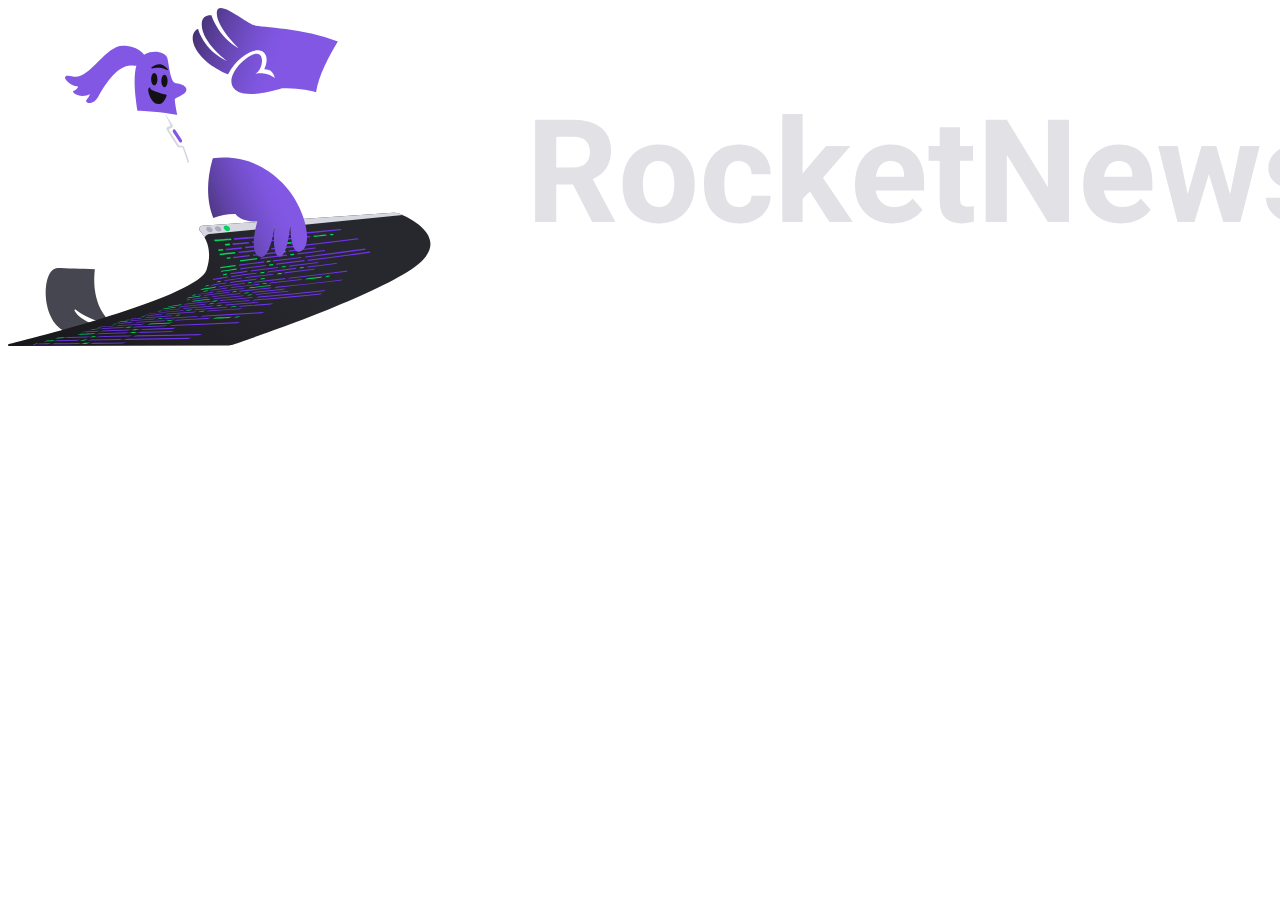
==== src/index.html @ a459abe3 "First commit" ====
<!DOCTYPE html>
<html lang="en">
  <head>
    <meta charset="UTF-8" />
    <meta http-equiv="X-UA-Compatible" content="IE=edge" />
    <meta name="viewport" content="width=device-width, initial-scale=1.0" />
    <link rel="stylesheet" href="../style/style.css" />
    <title>Document</title>
  </head>
  <body>
    <main>
      <section>
        <a href="#"><img src="/img/logo.svg" alt="Logo da página" /></a>
      </section>
      <section></section>
    </main>
  </body>
</html>
---- style/style.css ----
:root {
  --body-bg-color: #121214;
  --text-color: #e1e1e6;
  --title-color: #04d361;
  --form-color: #a8a8a8;
  --bg-button-color: #8257e5;
}
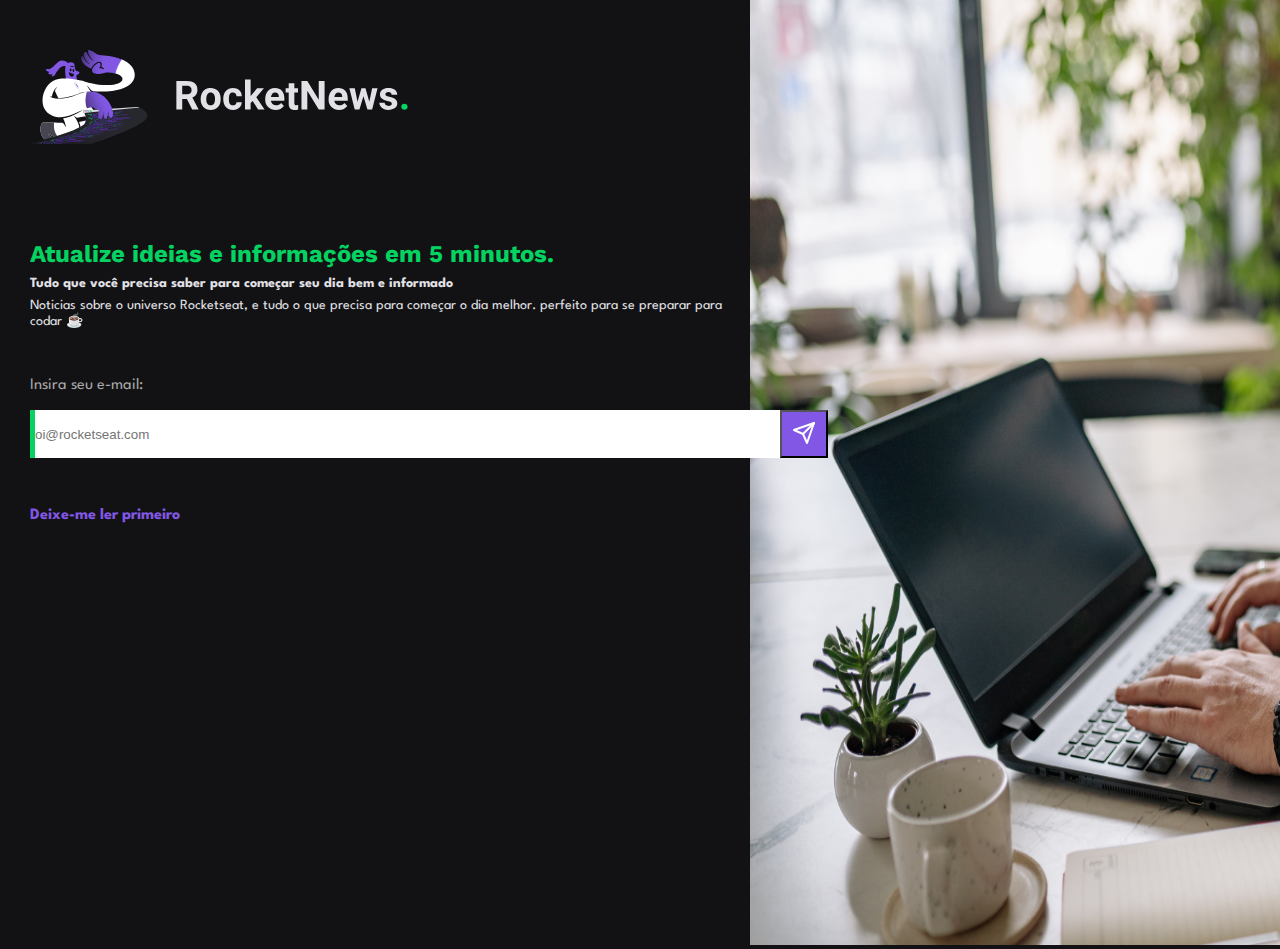
==== commit ba3da5a2: "project update" ====
--- a/src/index.html
+++ b/src/index.html
@@ -1,18 +1,55 @@
 <!DOCTYPE html>
-<html lang="en">
+<html lang="pt-br">
   <head>
     <meta charset="UTF-8" />
     <meta http-equiv="X-UA-Compatible" content="IE=edge" />
     <meta name="viewport" content="width=device-width, initial-scale=1.0" />
     <link rel="stylesheet" href="../style/style.css" />
-    <title>Document</title>
+    <link rel="preconnect" href="https://fonts.googleapis.com" />
+    <link rel="preconnect" href="https://fonts.gstatic.com" crossorigin />
+    <link
+      href="https://fonts.googleapis.com/css2?family=Spartan:wght@400;500;700&family=Work+Sans:ital,wght@0,400;0,500;0,700;1,500;1,700&display=swap"
+      rel="stylesheet"
+    />
+    <title>Newsletter</title>
   </head>
   <body>
     <main>
+      <section class="information">
+        <figure class="logo">
+          <a href="#"><img src="/img/logo.svg" alt="Logo da página" /></a>
+        </figure>
+
+        <h3>Atualize ideias e informações em 5 minutos.</h3>
+        <p>Tudo que você precisa saber para começar seu dia bem e informado</p>
+        <p>
+          Noticias sobre o universo Rocketseat, e tudo o que precisa para
+          começar o dia melhor. perfeito para se preparar para codar ☕
+        </p>
+
+        <fieldset>
+          <form action="#">
+            <label for="e-mail">Insira seu e-mail:</label>
+            <input
+              type="email"
+              id="e-mail"
+              placeholder="oi@rocketseat.com"
+              required
+            />
+          </form>
+          <button form="newsletter">
+            <img src="/img/send.svg" alt="" />
+          </button>
+        </fieldset>
+
+        <a href="#" class="link_news">Deixe-me ler primeiro</a>
+      </section>
+
       <section>
-        <a href="#"><img src="/img/logo.svg" alt="Logo da página" /></a>
+        <figure class="img_illustrative">
+          <img src="/img/read_news.jpg" alt="img_illustrative" />
+        </figure>
       </section>
-      <section></section>
     </main>
   </body>
 </html>
--- a/style/style.css
+++ b/style/style.css
@@ -5,3 +5,108 @@
   --form-color: #a8a8a8;
   --bg-button-color: #8257e5;
 }
+
+* {
+  margin: 0;
+  padding: 0;
+  box-sizing: border-box;
+}
+
+body {
+  background-color: var(--body-bg-color);
+}
+
+main {
+  display: flex;
+  margin-left: 1.875rem;
+  color: #fff;
+  font-family: 'Spartan', sans-serif;
+}
+
+/* Lado esquerdo */
+
+main section {
+  width: 45rem;
+  height: 48.75rem;
+}
+
+.logo img {
+  width: 24.3125rem;
+  height: 5.875rem;
+  margin-top: 50px;
+}
+
+.information h3 {
+  margin-top: 5.75rem;
+
+  font-size: 1.5rem;
+  font-family: 'Work Sans', sans-serif;
+
+  color: var(--title-color);
+}
+
+.information p {
+  margin-top: 0.5625rem;
+
+  font-size: 0.875rem;
+
+  color: var(--text-color);
+}
+
+.information p:nth-of-type(1) {
+  margin-top: 0.5625rem;
+
+  font-size: 0.875rem;
+  font-weight: bold;
+
+  color: var(--text-color);
+}
+
+/* Formulário */
+
+fieldset {
+  margin-top: 3.125rem;
+  color: var(--form-color);
+
+  position: relative;
+  border: none;
+
+  display: flex;
+  align-items: flex-end;
+}
+
+fieldset form {
+  width: 750px;
+}
+
+fieldset input {
+  border: none;
+  border-left: solid 0.3125rem #04d361;
+
+  margin-top: 1.0625rem;
+  width: 750px;
+  height: 48px;
+}
+
+button {
+  width: 48px;
+  height: 48px;
+  background-color: var(--bg-button-color);
+}
+
+.link_news {
+  display: block;
+  margin-top: 3.125rem;
+
+  text-decoration: none;
+  font-weight: bold;
+  color: var(--bg-button-color);
+}
+/* Lado direito */
+
+.img_illustrative img {
+  width: 100%;
+  height: 100%;
+  min-width: 1078px;
+  min-height: 945px;
+}
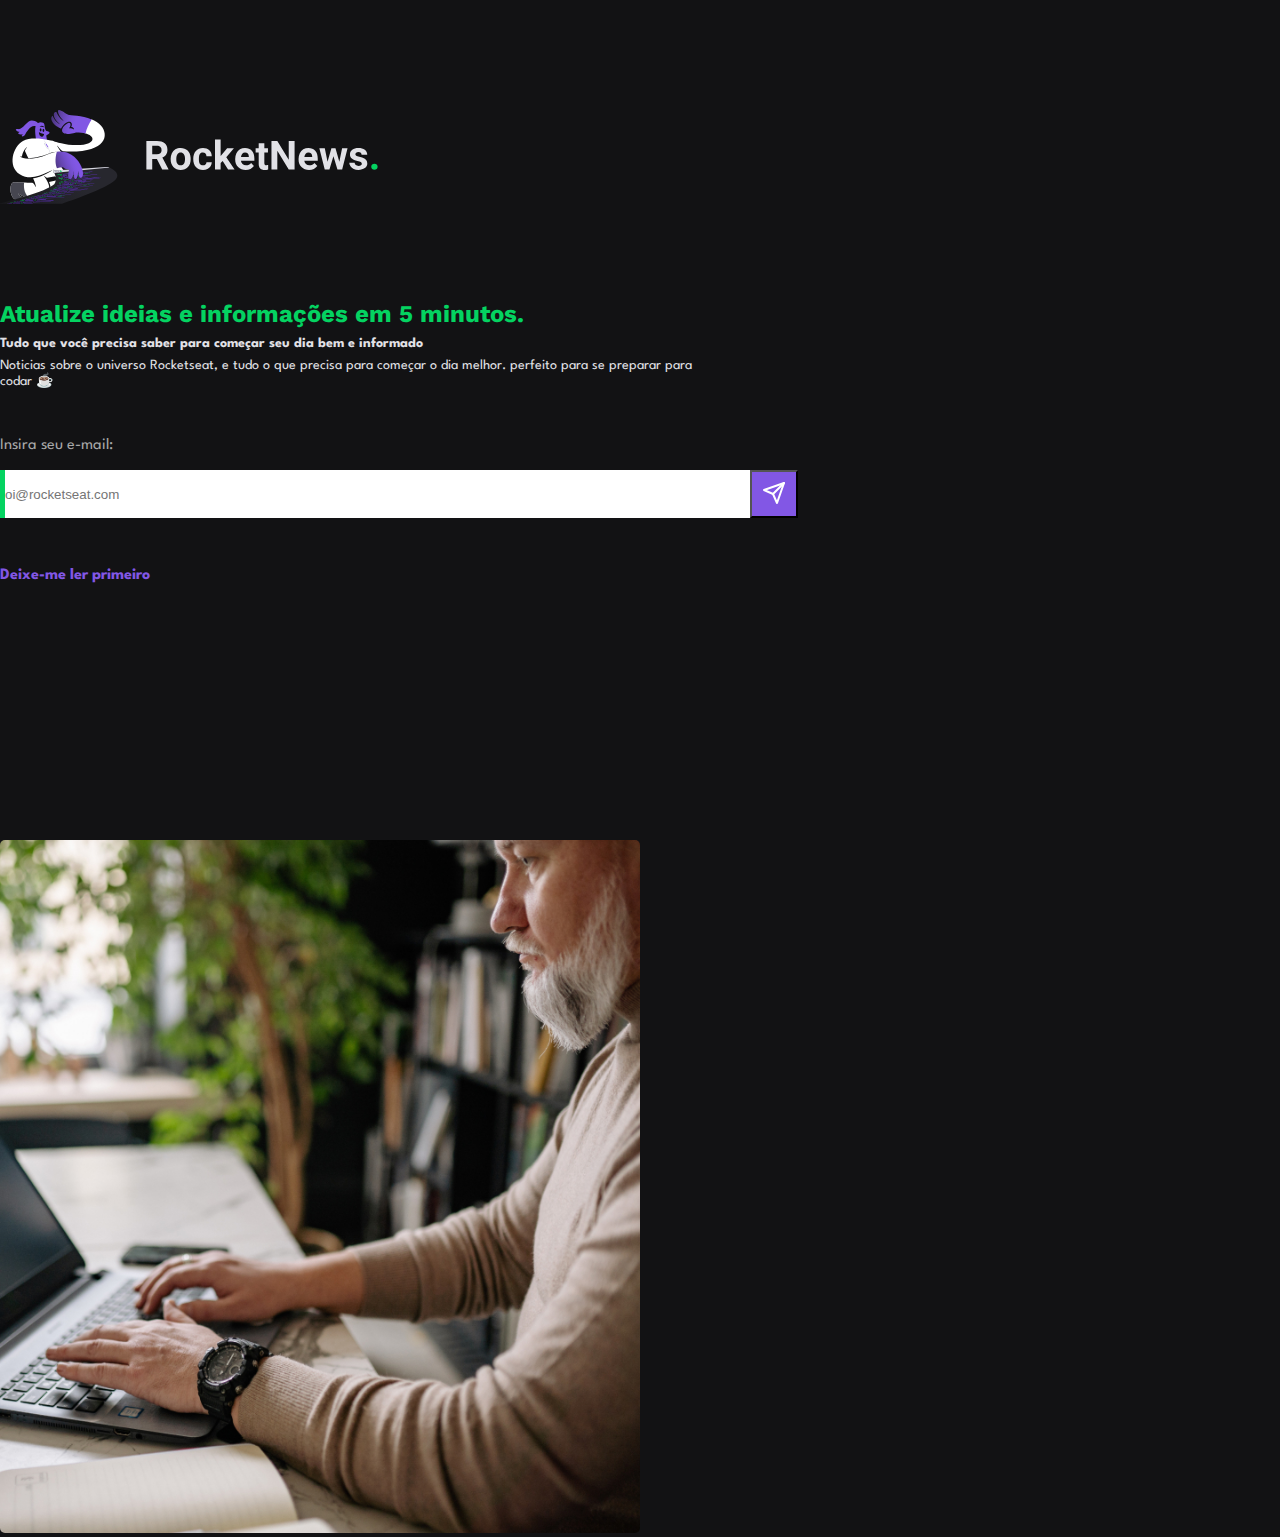
==== commit 2c0c681e: "Adicionado modificações no html e css" ====
--- a/src/index.html
+++ b/src/index.html
@@ -28,7 +28,7 @@
         </p>
 
         <fieldset>
-          <form action="#">
+          <form action="#" id="newsletter">
             <label for="e-mail">Insira seu e-mail:</label>
             <input
               type="email"
@@ -42,11 +42,16 @@
           </button>
         </fieldset>
 
-        <a href="#" class="link_news">Deixe-me ler primeiro</a>
+        <a
+          href="https://blog.rocketseat.com.br/"
+          class="link_news"
+          target="_blank"
+          >Deixe-me ler primeiro</a
+        >
       </section>
 
-      <section>
-        <figure class="img_illustrative">
+      <section class="img_illustrative">
+        <figure>
           <img src="/img/read_news.jpg" alt="img_illustrative" />
         </figure>
       </section>
--- a/style/style.css
+++ b/style/style.css
@@ -10,22 +10,37 @@
   margin: 0;
   padding: 0;
   box-sizing: border-box;
+  text-decoration: none;
+  outline: none;
+}
+
+html,
+body {
+  height: 100%;
+  min-height: 100%;
 }
 
 body {
   background-color: var(--body-bg-color);
+  display: flex;
+  justify-content: center;
+  align-items: center;
 }
 
 main {
+  max-width: 90rem;
+  max-height: 48.75rem;
+
   display: flex;
-  margin-left: 1.875rem;
+  flex-wrap: wrap;
+
   color: #fff;
   font-family: 'Spartan', sans-serif;
 }
 
 /* Lado esquerdo */
 
-main section {
+main .information {
   width: 45rem;
   height: 48.75rem;
 }
@@ -104,9 +119,13 @@
 }
 /* Lado direito */
 
+.img_illustrative {
+  /* width: 45rem; */
+  width: 50%;
+  height: 100%;
+}
+
 .img_illustrative img {
   width: 100%;
-  height: 100%;
-  min-width: 1078px;
-  min-height: 945px;
+  border-radius: 5px;
 }
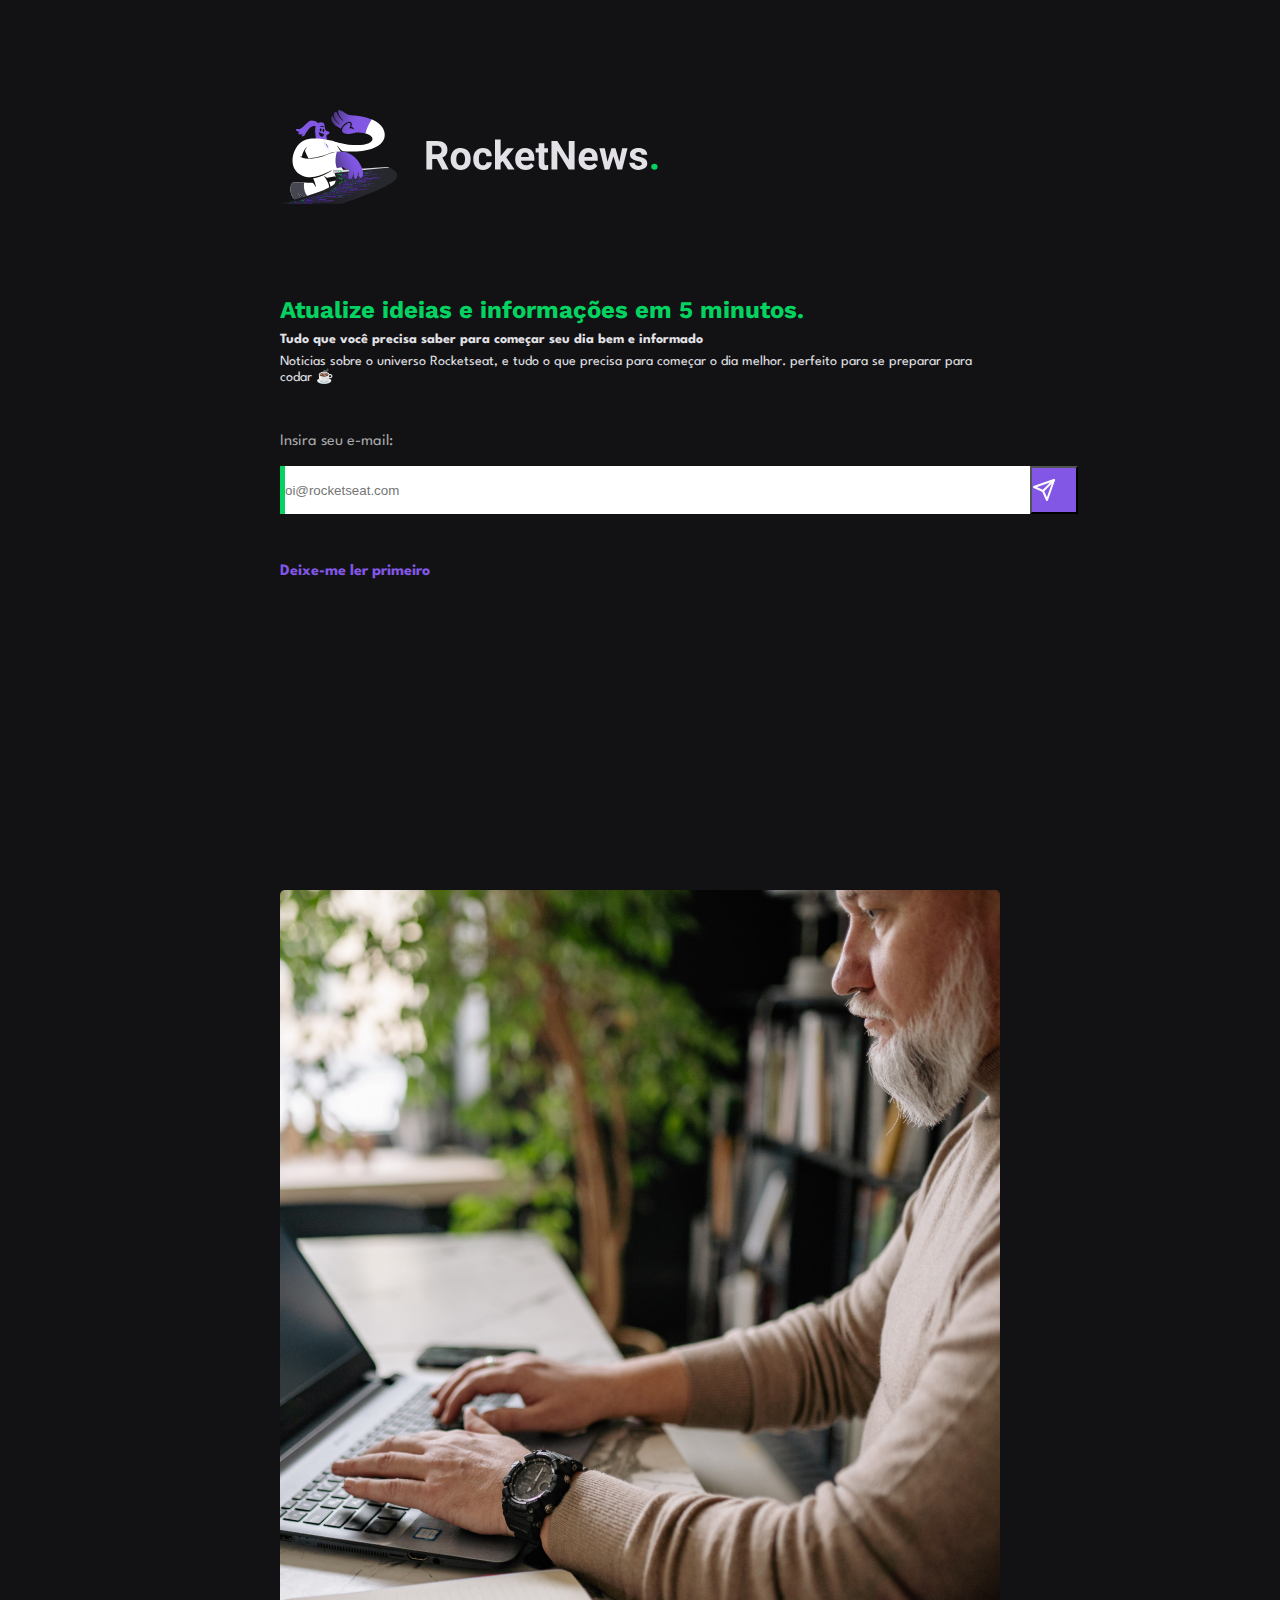
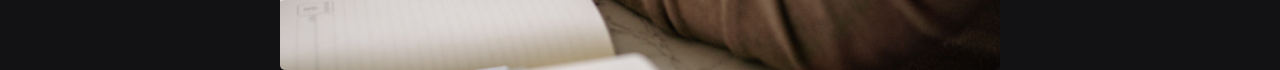
==== commit 5a6de9c1: "Atualização" ====
--- a/src/index.html
+++ b/src/index.html
@@ -16,16 +16,20 @@
   <body>
     <main>
       <section class="information">
-        <figure class="logo">
-          <a href="#"><img src="/img/logo.svg" alt="Logo da página" /></a>
-        </figure>
+        <div>
+          <figure class="logo">
+            <a href="#"><img src="/img/logo.svg" alt="Logo da página" /></a>
+          </figure>
 
-        <h3>Atualize ideias e informações em 5 minutos.</h3>
-        <p>Tudo que você precisa saber para começar seu dia bem e informado</p>
-        <p>
-          Noticias sobre o universo Rocketseat, e tudo o que precisa para
-          começar o dia melhor. perfeito para se preparar para codar ☕
-        </p>
+          <h3>Atualize ideias e informações em 5 minutos.</h3>
+          <p>
+            Tudo que você precisa saber para começar seu dia bem e informado
+          </p>
+          <p>
+            Noticias sobre o universo Rocketseat, e tudo o que precisa para
+            começar o dia melhor. perfeito para se preparar para codar ☕
+          </p>
+        </div>
 
         <fieldset>
           <form action="#" id="newsletter">
--- a/style/style.css
+++ b/style/style.css
@@ -14,6 +14,12 @@
   outline: none;
 }
 
+img {
+  display: block;
+  max-width: 100%;
+}
+
+/* Estilo */
 html,
 body {
   height: 100%;
@@ -120,7 +126,6 @@
 /* Lado direito */
 
 .img_illustrative {
-  /* width: 45rem; */
   width: 50%;
   height: 100%;
 }
@@ -129,3 +134,23 @@
   width: 100%;
   border-radius: 5px;
 }
+
+@media (max-width: 1440px) {
+  main {
+    display: block;
+  }
+  .img_illustrative {
+    width: 100%;
+  }
+
+  .img_illustrative img {
+    width: 100%;
+  }
+}
+
+@media (max-width: 890px) {
+  .information div {
+    display: flex;
+    flex-wrap: wrap;
+  }
+}
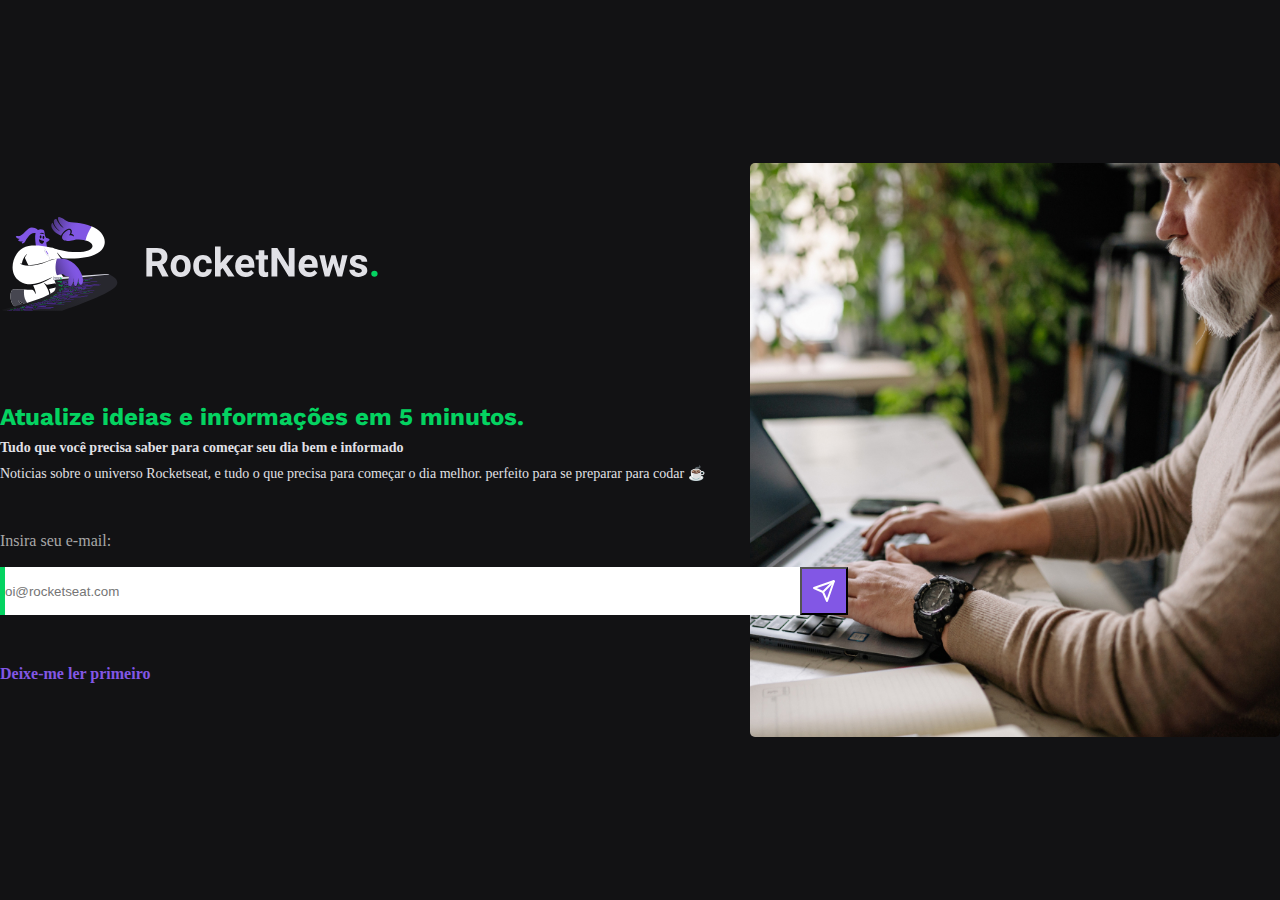
==== commit ea8c3747: "Update index.html and style.css" ====
--- a/src/index.html
+++ b/src/index.html
@@ -14,7 +14,7 @@
     <title>Newsletter</title>
   </head>
   <body>
-    <main>
+    <main class="container">
       <section class="information">
         <div>
           <figure class="logo">
@@ -34,16 +34,18 @@
         <fieldset>
           <form action="#" id="newsletter">
             <label for="e-mail">Insira seu e-mail:</label>
-            <input
-              type="email"
-              id="e-mail"
-              placeholder="oi@rocketseat.com"
-              required
-            />
+            <div>
+              <input
+                type="email"
+                id="e-mail"
+                placeholder="oi@rocketseat.com"
+                required
+              />
+              <button form="newsletter">
+                <img src="/img/send.svg" alt="" />
+              </button>
+            </div>
           </form>
-          <button form="newsletter">
-            <img src="/img/send.svg" alt="" />
-          </button>
         </fieldset>
 
         <a
--- a/style/style.css
+++ b/style/style.css
@@ -1,3 +1,4 @@
+/* Global */
 :root {
   --body-bg-color: #121214;
   --text-color: #e1e1e6;
@@ -17,9 +18,11 @@
 img {
   display: block;
   max-width: 100%;
+  border-radius: 5px;
 }
 
-/* Estilo */
+/* start */
+
 html,
 body {
   height: 100%;
@@ -28,34 +31,30 @@
 
 body {
   background-color: var(--body-bg-color);
+  color: var(--text-color);
   display: flex;
   justify-content: center;
   align-items: center;
 }
 
-main {
-  max-width: 90rem;
-  max-height: 48.75rem;
-
-  display: flex;
-  flex-wrap: wrap;
-
-  color: #fff;
-  font-family: 'Spartan', sans-serif;
+.container {
+  width: min(100vw, 1440px);
 }
 
-/* Lado esquerdo */
+body main {
+  display: flex;
+  justify-content: center;
+  align-items: center;
+}
 
-main .information {
-  width: 45rem;
-  height: 48.75rem;
-}
+/* logo */
 
 .logo img {
   width: 24.3125rem;
   height: 5.875rem;
-  margin-top: 50px;
 }
+
+/* Texto */
 
 .information h3 {
   margin-top: 5.75rem;
@@ -85,8 +84,12 @@
 
 /* Formulário */
 
+fieldset form {
+  width: min(90vw, 750px);
+}
+
 fieldset {
-  margin-top: 3.125rem;
+  margin: 3.125rem 0;
   color: var(--form-color);
 
   position: relative;
@@ -96,8 +99,10 @@
   align-items: flex-end;
 }
 
-fieldset form {
-  width: 750px;
+fieldset div {
+  width: min(90vw, 850px);
+  display: flex;
+  align-items: flex-end;
 }
 
 fieldset input {
@@ -105,7 +110,7 @@
   border-left: solid 0.3125rem #04d361;
 
   margin-top: 1.0625rem;
-  width: 750px;
+  width: min(90vw, 800px);
   height: 48px;
 }
 
@@ -115,42 +120,14 @@
   background-color: var(--bg-button-color);
 }
 
+button img {
+  margin: 0 auto;
+}
+
 .link_news {
-  display: block;
-  margin-top: 3.125rem;
-
   text-decoration: none;
   font-weight: bold;
   color: var(--bg-button-color);
 }
-/* Lado direito */
 
-.img_illustrative {
-  width: 50%;
-  height: 100%;
-}
-
-.img_illustrative img {
-  width: 100%;
-  border-radius: 5px;
-}
-
-@media (max-width: 1440px) {
-  main {
-    display: block;
-  }
-  .img_illustrative {
-    width: 100%;
-  }
-
-  .img_illustrative img {
-    width: 100%;
-  }
-}
-
-@media (max-width: 890px) {
-  .information div {
-    display: flex;
-    flex-wrap: wrap;
-  }
-}
+/* Right side */
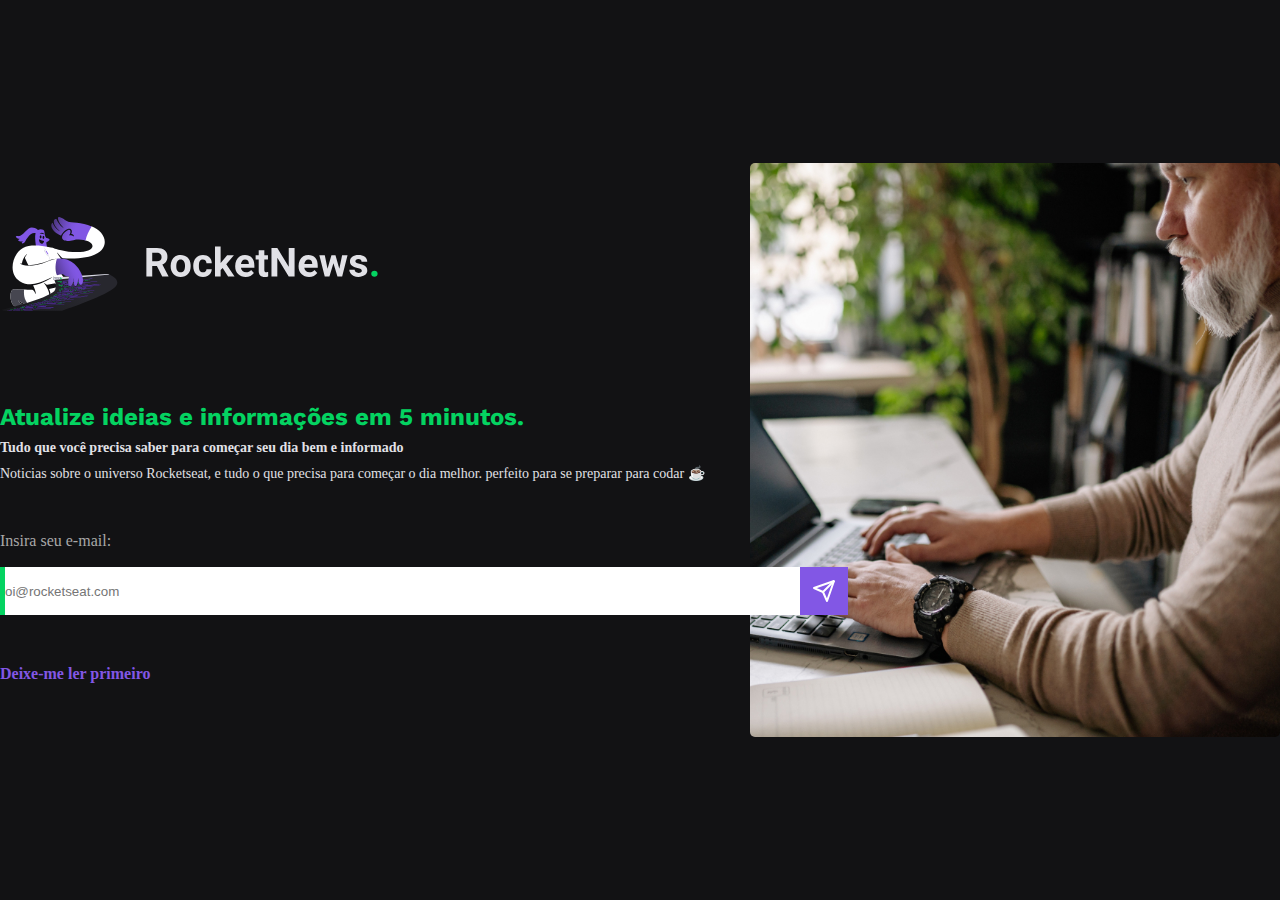
==== commit e397c0da: "Update index.html and style.css" ====
--- a/src/index.html
+++ b/src/index.html
@@ -57,6 +57,7 @@
       </section>
 
       <section class="img_illustrative">
+        <h2>Serção da imagem</h2>
         <figure>
           <img src="/img/read_news.jpg" alt="img_illustrative" />
         </figure>
--- a/style/style.css
+++ b/style/style.css
@@ -23,15 +23,12 @@
 
 /* start */
 
-html,
-body {
-  height: 100%;
-  min-height: 100%;
-}
-
 body {
   background-color: var(--body-bg-color);
   color: var(--text-color);
+
+  min-height: 100vh;
+
   display: flex;
   justify-content: center;
   align-items: center;
@@ -118,6 +115,7 @@
   width: 48px;
   height: 48px;
   background-color: var(--bg-button-color);
+  border: solid 1px var(--bg-button-color);
 }
 
 button img {
@@ -130,4 +128,45 @@
   color: var(--bg-button-color);
 }
 
-/* Right side */
+/* Right */
+
+.img_illustrative h2 {
+  opacity: 0;
+  position: absolute;
+}
+
+@media (max-width: 75rem) {
+  body main {
+    flex-direction: column;
+  }
+
+  p,
+  h3 {
+    text-align: center;
+  }
+
+  img {
+    margin: 3.125rem auto 0 auto;
+  }
+
+  .img_illustrative {
+    margin: 0.5rem auto 2rem auto;
+  }
+}
+
+@media (max-width: 20.625rem) {
+  fieldset div {
+    display: block;
+  }
+  button {
+    width: min(90vw, 800px);
+  }
+
+  .information h3 {
+    margin-top: 2.75rem;
+  }
+
+  .img_illustrative {
+    margin: 0.1rem auto;
+  }
+}
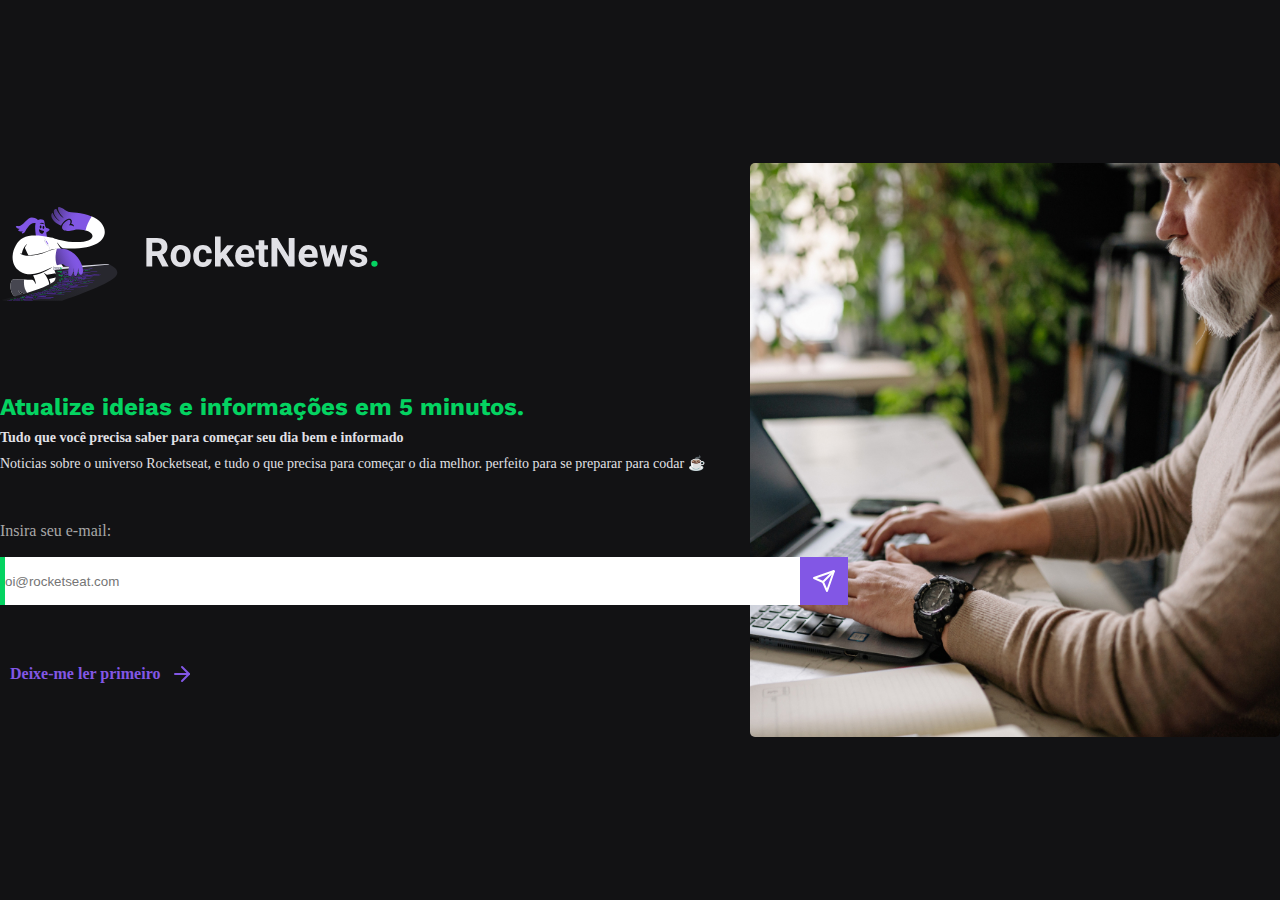
==== commit 3daa49a2: "Update index.html and style.css" ====
--- a/src/index.html
+++ b/src/index.html
@@ -11,6 +11,7 @@
       href="https://fonts.googleapis.com/css2?family=Spartan:wght@400;500;700&family=Work+Sans:ital,wght@0,400;0,500;0,700;1,500;1,700&display=swap"
       rel="stylesheet"
     />
+    <link rel="shortcut icon" href="../img/icon.png" type="image/x-icon" />
     <title>Newsletter</title>
   </head>
   <body>
@@ -48,18 +49,21 @@
           </form>
         </fieldset>
 
-        <a
-          href="https://blog.rocketseat.com.br/"
-          class="link_news"
-          target="_blank"
-          >Deixe-me ler primeiro</a
-        >
+        <div class="container_link">
+          <a
+            href="https://blog.rocketseat.com.br/"
+            class="link_news"
+            target="_blank"
+            >Deixe-me ler primeiro
+          </a>
+          <img src="/img/arrow-right.svg" alt="img-arrow-right" />
+        </div>
       </section>
 
       <section class="img_illustrative">
         <h2>Serção da imagem</h2>
         <figure>
-          <img src="/img/read_news.jpg" alt="img_illustrative" />
+          <img src="/img/read_news.jpg" alt="img-read_news" />
         </figure>
       </section>
     </main>
--- a/style/style.css
+++ b/style/style.css
@@ -126,6 +126,12 @@
   text-decoration: none;
   font-weight: bold;
   color: var(--bg-button-color);
+  margin: 10px;
+}
+
+.container_link {
+  display: flex;
+  align-self: center;
 }
 
 /* Right */
